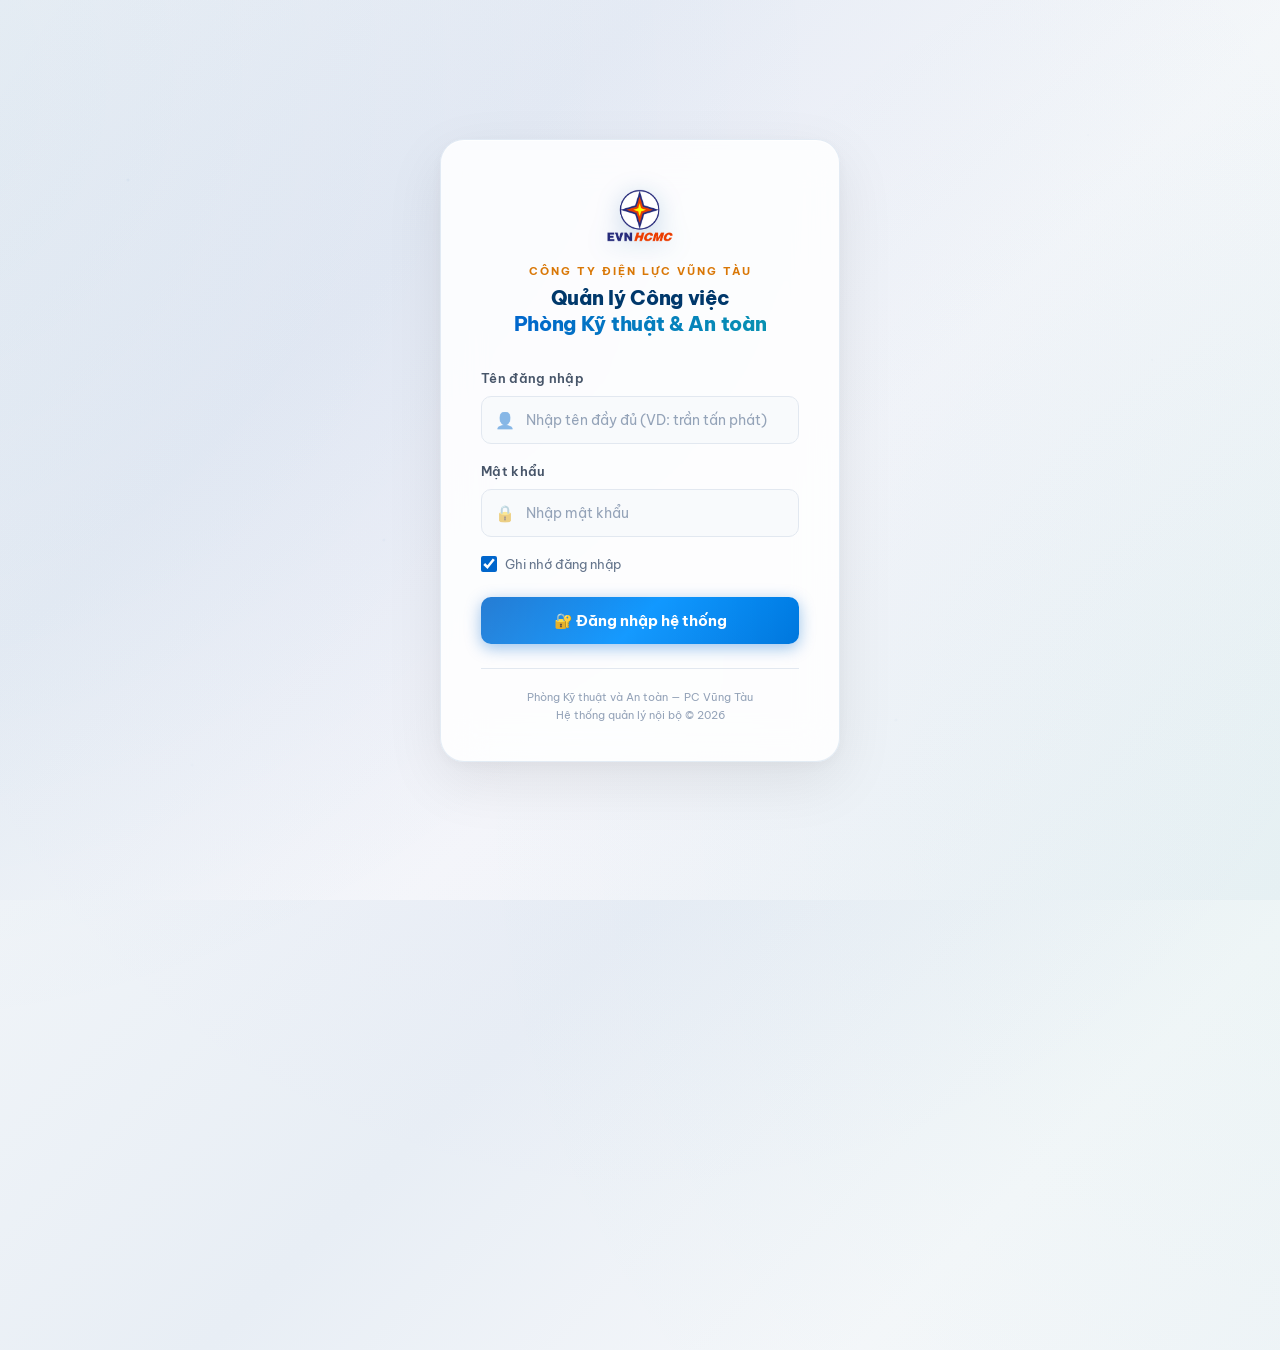
==== index.html @ 0de3c1a0 "Initial: Web quan ly cong viec Phong KTAT - PC Vung Tau" ====
<!DOCTYPE html>
<html lang="vi">
<head>
  <meta charset="UTF-8">
  <meta name="viewport" content="width=device-width, initial-scale=1.0">
  <title>Đăng nhập - Quản lý Công việc Phòng KTAT | PC Vũng Tàu</title>
  <meta name="description" content="Hệ thống quản lý và phân công công việc Phòng Kỹ thuật và An toàn - Công ty Điện lực Vũng Tàu (EVNHCMC)">

  <!-- Google Fonts -->
  <link rel="preconnect" href="https://fonts.googleapis.com">
  <link rel="preconnect" href="https://fonts.gstatic.com" crossorigin>
  <link href="https://fonts.googleapis.com/css2?family=Be+Vietnam+Pro:wght@400;500;600;700;800&display=swap" rel="stylesheet">

  <link rel="stylesheet" href="style.css">
</head>
<body class="login-page login-page-light">

  <div class="login-container">
    <div class="login-card">
      <!-- Brand -->
      <div class="login-brand">
        <img src="logo.png" alt="EVNHCMC" class="login-brand-logo-img">
        <div class="login-brand-subtitle">Công ty Điện lực Vũng Tàu</div>
        <h1 class="login-brand-title">
          Quản lý Công việc<br>
          <span>Phòng Kỹ thuật & An toàn</span>
        </h1>
      </div>


      <!-- Login Form -->
      <form id="loginForm" autocomplete="off">
        <div id="loginError" class="login-error">
          ⚠️ Tên đăng nhập hoặc mật khẩu không đúng!
        </div>

        <div class="login-form-group">
          <label class="login-label" for="loginUsername">Tên đăng nhập</label>
          <div class="login-input-wrap">
            <input type="text" id="loginUsername" class="login-input" placeholder="Nhập tên đầy đủ (VD: trần tấn phát)" required>
            <span class="login-input-icon">👤</span>
          </div>
        </div>

        <div class="login-form-group">
          <label class="login-label" for="loginPassword">Mật khẩu</label>
          <div class="login-input-wrap">
            <input type="password" id="loginPassword" class="login-input" placeholder="Nhập mật khẩu" required>
            <span class="login-input-icon">🔒</span>
          </div>
        </div>

        <label class="login-remember">
          <input type="checkbox" id="loginRemember" checked>
          <span>Ghi nhớ đăng nhập</span>
        </label>

        <button type="submit" class="login-btn" id="loginBtn">
          🔐 Đăng nhập hệ thống
        </button>
      </form>

      <!-- Footer -->
      <div class="login-footer">
        <p class="login-footer-text">
          Phòng Kỹ thuật và An toàn — PC Vũng Tàu<br>
          Hệ thống quản lý nội bộ © 2026
        </p>
      </div>
    </div>
  </div>

  <script src="app_data.js"></script>
  <script>
    (function() {
      'use strict';

      const SESSION_KEY = 'KTAT_USER_SESSION';

      // Check existing session
      const saved = sessionStorage.getItem(SESSION_KEY) || localStorage.getItem(SESSION_KEY);
      if (saved) {
        try {
          const session = JSON.parse(saved);
          if (session && session.empId) {
            window.location.href = 'dashboard.html';
            return;
          }
        } catch(e) {}
      }

      const form = document.getElementById('loginForm');
      const errorBox = document.getElementById('loginError');
      const usernameInput = document.getElementById('loginUsername');
      const passwordInput = document.getElementById('loginPassword');
      const rememberCheck = document.getElementById('loginRemember');

      form.addEventListener('submit', function(e) {
        e.preventDefault();
        errorBox.style.display = 'none';

        const username = usernameInput.value.trim().toLowerCase();
        const password = passwordInput.value.trim();

        if (!username || !password) {
          errorBox.textContent = '⚠️ Vui lòng nhập đầy đủ tên đăng nhập và mật khẩu!';
          errorBox.style.display = 'block';
          return;
        }

        const accounts = window.KTAT_AUTH_DATA ? window.KTAT_AUTH_DATA.accounts : [];
        // Check custom passwords first (from password changes)
        let customPasswords = {};
        try { customPasswords = JSON.parse(localStorage.getItem('KTAT_CUSTOM_PASSWORDS') || '{}'); } catch(e) {}

        // Find account by username
        const accountByName = accounts.find(a => a.username === username);
        if (!accountByName) {
          errorBox.textContent = '⚠️ Tên đăng nhập hoặc mật khẩu không đúng!';
          errorBox.style.display = 'block';
          usernameInput.focus();
          return;
        }

        // Check password: custom first, then default
        const validPassword = customPasswords[accountByName.empId] || accountByName.password;
        if (password !== validPassword) {
          errorBox.textContent = '⚠️ Tên đăng nhập hoặc mật khẩu không đúng!';
          errorBox.style.display = 'block';
          usernameInput.focus();
          return;
        }

        const account = accountByName;

        // Save session
        const session = {
          empId: account.empId,
          role: account.role,
          username: account.username,
          loginAt: new Date().toISOString()
        };

        sessionStorage.setItem(SESSION_KEY, JSON.stringify(session));
        if (rememberCheck.checked) {
          localStorage.setItem(SESSION_KEY, JSON.stringify(session));
        }

        // Navigate to dashboard
        window.location.href = 'dashboard.html';
      });
    })();
  </script>
</body>
</html>
---- style.css ----
/* ==========================================================================
   PHÒNG KỸ THUẬT VÀ AN TOÀN - PC VŨNG TÀU
   HỆ THỐNG QUẢN LÝ & PHÂN CÔNG CÔNG VIỆC - STYLESHEET
   ========================================================================== */

:root {
  --primary: #00529b;
  --primary-dark: #00386b;
  --primary-light: #e6f0fa;
  --accent: #0080ff;
  --success: #10b981;
  --success-bg: #ecfdf5;
  --warning: #f59e0b;
  --warning-bg: #fffbeb;
  --danger: #ef4444;
  --danger-bg: #fef2f2;
  --purple: #8b5cf6;
  --purple-bg: #f5f3ff;

  --bg-main: #f4f6f9;
  --bg-card: #ffffff;
  --border-color: #e2e8f0;
  --text-main: #1e293b;
  --text-muted: #64748b;
  --text-light: #94a3b8;

  --shadow-sm: 0 1px 2px 0 rgba(0, 0, 0, 0.05);
  --shadow-md: 0 4px 6px -1px rgba(0, 0, 0, 0.08), 0 2px 4px -1px rgba(0, 0, 0, 0.04);
  --shadow-lg: 0 10px 15px -3px rgba(0, 0, 0, 0.1), 0 4px 6px -2px rgba(0, 0, 0, 0.05);
  --shadow-hover: 0 12px 24px -4px rgba(0, 82, 155, 0.12), 0 4px 8px -2px rgba(0, 0, 0, 0.06);
  --shadow-xl: 0 20px 60px -15px rgba(0, 0, 0, 0.25);

  --radius-sm: 6px;
  --radius-md: 10px;
  --radius-lg: 16px;
  --radius-xl: 24px;
  --radius-full: 9999px;

  --transition: all 0.2s cubic-bezier(0.4, 0, 0.2, 1);
  --header-height: 114px;
}

* {
  box-sizing: border-box;
  margin: 0;
  padding: 0;
}

body {
  font-family: 'Be Vietnam Pro', -apple-system, BlinkMacSystemFont, "Segoe UI", Roboto, sans-serif;
  background-color: var(--bg-main);
  color: var(--text-main);
  line-height: 1.5;
  overflow-x: clip;
  min-height: 100vh;
}

/* ==========================================================================
   LOGIN PAGE
   ========================================================================== */
.login-page {
  min-height: 100vh;
  display: flex;
  align-items: center;
  justify-content: center;
  background: linear-gradient(135deg, #0a1628 0%, #0d2847 25%, #0e3a6e 50%, #0a2d5c 75%, #061a38 100%);
  position: relative;
  overflow: hidden;
}

.login-page::before {
  content: '';
  position: absolute;
  top: -50%;
  left: -50%;
  width: 200%;
  height: 200%;
  background:
    radial-gradient(circle at 20% 30%, rgba(0, 128, 255, 0.08) 0%, transparent 40%),
    radial-gradient(circle at 80% 70%, rgba(16, 185, 129, 0.06) 0%, transparent 40%),
    radial-gradient(circle at 50% 50%, rgba(139, 92, 246, 0.04) 0%, transparent 50%);
  animation: loginBgPulse 15s ease-in-out infinite;
}

@keyframes loginBgPulse {
  0%, 100% { transform: scale(1) rotate(0deg); }
  50% { transform: scale(1.05) rotate(2deg); }
}

/* Floating particles */
.login-page::after {
  content: '';
  position: absolute;
  inset: 0;
  background-image:
    radial-gradient(2px 2px at 10% 20%, rgba(255,255,255,0.15), transparent),
    radial-gradient(2px 2px at 30% 60%, rgba(255,255,255,0.1), transparent),
    radial-gradient(1px 1px at 50% 30%, rgba(255,255,255,0.12), transparent),
    radial-gradient(2px 2px at 70% 80%, rgba(255,255,255,0.08), transparent),
    radial-gradient(1px 1px at 90% 40%, rgba(255,255,255,0.15), transparent),
    radial-gradient(2px 2px at 15% 85%, rgba(255,255,255,0.06), transparent),
    radial-gradient(1px 1px at 85% 15%, rgba(255,255,255,0.1), transparent);
  animation: loginStars 20s linear infinite;
}

@keyframes loginStars {
  0% { transform: translateY(0); }
  100% { transform: translateY(-20px); }
}

.login-container {
  position: relative;
  z-index: 10;
  width: 100%;
  max-width: 440px;
  padding: 20px;
}

.login-card {
  background: rgba(255, 255, 255, 0.06);
  backdrop-filter: blur(24px);
  -webkit-backdrop-filter: blur(24px);
  border: 1px solid rgba(255, 255, 255, 0.12);
  border-radius: var(--radius-xl);
  padding: 44px 40px 36px;
  box-shadow: 0 32px 64px rgba(0, 0, 0, 0.4), inset 0 1px 0 rgba(255,255,255,0.1);
  animation: loginCardIn 0.6s cubic-bezier(0.16, 1, 0.3, 1) both;
}

@keyframes loginCardIn {
  from { opacity: 0; transform: translateY(30px) scale(0.96); }
  to { opacity: 1; transform: translateY(0) scale(1); }
}

.login-brand {
  text-align: center;
  margin-bottom: 32px;
}

.login-brand-logo {
  width: 72px;
  height: 72px;
  margin: 0 auto 16px;
  background: linear-gradient(135deg, #0066cc, #0091ff);
  border-radius: 20px;
  display: flex;
  align-items: center;
  justify-content: center;
  font-size: 32px;
  box-shadow: 0 8px 24px rgba(0, 102, 204, 0.35);
  animation: loginLogoPulse 3s ease-in-out infinite;
}

@keyframes loginLogoPulse {
  0%, 100% { box-shadow: 0 8px 24px rgba(0, 102, 204, 0.35); }
  50% { box-shadow: 0 12px 36px rgba(0, 102, 204, 0.5); }
}

.login-brand-subtitle {
  font-size: 11px;
  font-weight: 700;
  color: rgba(255, 255, 255, 0.5);
  letter-spacing: 2px;
  text-transform: uppercase;
  margin-bottom: 6px;
}

.login-brand-title {
  font-size: 20px;
  font-weight: 800;
  color: #ffffff;
  letter-spacing: -0.3px;
  line-height: 1.3;
}

.login-brand-title span {
  background: linear-gradient(90deg, #60a5fa, #34d399);
  -webkit-background-clip: text;
  -webkit-text-fill-color: transparent;
  background-clip: text;
}

.login-form-group {
  margin-bottom: 18px;
}

.login-label {
  display: block;
  font-size: 12.5px;
  font-weight: 600;
  color: rgba(255, 255, 255, 0.7);
  margin-bottom: 8px;
  letter-spacing: 0.3px;
}

.login-input-wrap {
  position: relative;
}

.login-input-icon {
  position: absolute;
  left: 14px;
  top: 50%;
  transform: translateY(-50%);
  font-size: 16px;
  opacity: 0.5;
  pointer-events: none;
  transition: var(--transition);
}

.login-input {
  width: 100%;
  padding: 14px 16px 14px 44px;
  font-size: 14px;
  font-family: inherit;
  background: rgba(255, 255, 255, 0.07);
  border: 1.5px solid rgba(255, 255, 255, 0.12);
  border-radius: var(--radius-md);
  color: #ffffff;
  outline: none;
  transition: var(--transition);
}

.login-input::placeholder {
  color: rgba(255, 255, 255, 0.3);
}

.login-input:focus {
  background: rgba(255, 255, 255, 0.1);
  border-color: rgba(96, 165, 250, 0.6);
  box-shadow: 0 0 0 4px rgba(96, 165, 250, 0.15);
}

.login-input:focus + .login-input-icon,
.login-input:focus ~ .login-input-icon {
  opacity: 1;
}

.login-remember {
  display: flex;
  align-items: center;
  gap: 8px;
  margin-bottom: 24px;
  cursor: pointer;
}

.login-remember input[type="checkbox"] {
  accent-color: #60a5fa;
  width: 16px;
  height: 16px;
}

.login-remember span {
  font-size: 12.5px;
  color: rgba(255, 255, 255, 0.6);
}

.login-btn {
  width: 100%;
  padding: 14px 20px;
  font-size: 15px;
  font-weight: 700;
  font-family: inherit;
  color: #ffffff;
  background: linear-gradient(135deg, #0066cc 0%, #0091ff 50%, #0077dd 100%);
  border: none;
  border-radius: var(--radius-md);
  cursor: pointer;
  transition: all 0.3s cubic-bezier(0.4, 0, 0.2, 1);
  box-shadow: 0 4px 16px rgba(0, 102, 204, 0.4);
  position: relative;
  overflow: hidden;
}

.login-btn::before {
  content: '';
  position: absolute;
  top: 0;
  left: -100%;
  width: 200%;
  height: 100%;
  background: linear-gradient(90deg, transparent, rgba(255,255,255,0.15), transparent);
  transition: transform 0.5s;
}

.login-btn:hover {
  transform: translateY(-2px);
  box-shadow: 0 8px 24px rgba(0, 102, 204, 0.5);
}

.login-btn:hover::before {
  transform: translateX(50%);
}

.login-btn:active {
  transform: translateY(0);
}

.login-error {
  background: rgba(239, 68, 68, 0.15);
  border: 1px solid rgba(239, 68, 68, 0.3);
  color: #fca5a5;
  padding: 10px 14px;
  border-radius: var(--radius-sm);
  font-size: 13px;
  margin-bottom: 16px;
  display: none;
  animation: shakeX 0.4s ease;
}

@keyframes shakeX {
  0%, 100% { transform: translateX(0); }
  20%, 60% { transform: translateX(-6px); }
  40%, 80% { transform: translateX(6px); }
}

.login-footer {
  text-align: center;
  margin-top: 24px;
  padding-top: 20px;
  border-top: 1px solid rgba(255, 255, 255, 0.08);
}

.login-footer-text {
  font-size: 11px;
  color: rgba(255, 255, 255, 0.35);
  line-height: 1.6;
}

/* Logo image */
.login-brand-logo-img {
  width: 80px;
  height: auto;
  margin: 0 auto 16px;
  display: block;
  filter: drop-shadow(0 4px 12px rgba(0, 82, 155, 0.2));
}

/* ==========================================================================
   LOGIN PAGE - LIGHT THEME
   ========================================================================== */
.login-page-light {
  background: linear-gradient(135deg, #f0f4f8 0%, #e8eef5 30%, #f5f7fa 60%, #edf2f7 100%);
}

.login-page-light::before {
  background:
    radial-gradient(circle at 20% 30%, rgba(0, 82, 155, 0.06) 0%, transparent 40%),
    radial-gradient(circle at 80% 70%, rgba(16, 185, 129, 0.04) 0%, transparent 40%),
    radial-gradient(circle at 50% 50%, rgba(139, 92, 246, 0.03) 0%, transparent 50%);
}

.login-page-light::after {
  background-image:
    radial-gradient(2px 2px at 10% 20%, rgba(0,82,155,0.06), transparent),
    radial-gradient(2px 2px at 30% 60%, rgba(0,82,155,0.04), transparent),
    radial-gradient(1px 1px at 50% 30%, rgba(0,82,155,0.05), transparent),
    radial-gradient(2px 2px at 70% 80%, rgba(0,82,155,0.03), transparent),
    radial-gradient(1px 1px at 90% 40%, rgba(0,82,155,0.06), transparent),
    radial-gradient(2px 2px at 15% 85%, rgba(0,82,155,0.02), transparent),
    radial-gradient(1px 1px at 85% 15%, rgba(0,82,155,0.04), transparent);
}

.login-page-light .login-card {
  background: rgba(255, 255, 255, 0.85);
  backdrop-filter: blur(20px);
  -webkit-backdrop-filter: blur(20px);
  border: 1px solid rgba(0, 82, 155, 0.1);
  box-shadow: 0 20px 60px rgba(0, 0, 0, 0.08), 0 4px 16px rgba(0, 0, 0, 0.04), inset 0 1px 0 rgba(255, 255, 255, 0.8);
}

.login-page-light .login-brand-subtitle {
  color: #d97706;
}

.login-page-light .login-brand-title {
  color: #00386b;
}

.login-page-light .login-brand-title span {
  background: linear-gradient(90deg, #0066cc, #0891b2);
  -webkit-background-clip: text;
  -webkit-text-fill-color: transparent;
  background-clip: text;
}

.login-page-light .login-label {
  color: #475569;
}

.login-page-light .login-input {
  background: #f8fafc;
  border-color: #e2e8f0;
  color: #1e293b;
}

.login-page-light .login-input::placeholder {
  color: #94a3b8;
}

.login-page-light .login-input:focus {
  background: #ffffff;
  border-color: #0066cc;
  box-shadow: 0 0 0 4px rgba(0, 102, 204, 0.12);
}

.login-page-light .login-remember span {
  color: #64748b;
}

.login-page-light .login-remember input[type="checkbox"] {
  accent-color: #0066cc;
}

.login-page-light .login-error {
  background: #fef2f2;
  border-color: #fecaca;
  color: #b91c1c;
}

.login-page-light .login-footer {
  border-top-color: #e2e8f0;
}

.login-page-light .login-footer-text {
  color: #94a3b8;
}

/* ==========================================================================
   APP HEADER
   ========================================================================== */
.app-header {
  background: #ffffff;
  border-bottom: 1px solid var(--border-color);
  position: sticky;
  top: 0;
  z-index: 100;
  box-shadow: var(--shadow-sm);
}

.header-top {
  display: flex;
  align-items: center;
  justify-content: space-between;
  padding: 10px 24px;
  gap: 16px;
}

.brand-section {
  display: flex;
  align-items: center;
  gap: 14px;
}

.brand-logo {
  height: 48px;
  width: auto;
  object-fit: contain;
  border-radius: var(--radius-sm);
}

.brand-titles {
  display: flex;
  flex-direction: column;
}

.brand-subtitle {
  font-size: 11px;
  font-weight: 700;
  color: #d97706;
  letter-spacing: 0.8px;
  text-transform: uppercase;
}

.brand-main-title {
  font-size: 17px;
  font-weight: 800;
  color: var(--primary-dark);
  letter-spacing: -0.2px;
  display: flex;
  align-items: center;
  gap: 8px;
}

.brand-badge {
  background: #eff6ff;
  color: var(--primary);
  font-size: 11px;
  font-weight: 600;
  padding: 2px 8px;
  border-radius: var(--radius-full);
  border: 1px solid #bfdbfe;
}

.user-menu {
  display: flex;
  align-items: center;
  gap: 10px;
  padding: 6px 12px;
  background: #f8fafc;
  border-radius: var(--radius-md);
  border: 1px solid var(--border-color);
}

.user-avatar-small {
  width: 32px;
  height: 32px;
  border-radius: 50%;
  object-fit: cover;
  border: 2px solid white;
  box-shadow: 0 1px 3px rgba(0,0,0,0.1);
}

.user-avatar-fallback-small {
  width: 32px;
  height: 32px;
  border-radius: 50%;
  display: flex;
  align-items: center;
  justify-content: center;
  font-weight: 700;
  font-size: 12px;
  color: white;
  background: linear-gradient(135deg, #0284c7, #0369a1);
  border: 2px solid white;
}

.user-info-small {
  display: flex;
  flex-direction: column;
}

.user-name-small {
  font-size: 12.5px;
  font-weight: 700;
  color: var(--text-main);
}

.user-role-small {
  font-size: 10.5px;
  color: var(--text-muted);
}

.logout-btn {
  padding: 6px 12px;
  font-size: 12px;
  font-weight: 600;
  font-family: inherit;
  color: #ef4444;
  background: #fef2f2;
  border: 1px solid #fecaca;
  border-radius: var(--radius-sm);
  cursor: pointer;
  transition: var(--transition);
  white-space: nowrap;
}

.logout-btn:hover {
  background: #fee2e2;
  color: #dc2626;
}

/* Header Controls & Actions */
.header-actions-row {
  display: flex;
  align-items: center;
  padding: 6px 24px 8px;
  border-top: 1px solid #f1f5f9;
}

.header-actions {
  display: flex;
  align-items: center;
  gap: 10px;
  flex-wrap: wrap;
}

.btn-sm {
  padding: 4px 8px !important;
  font-size: 12px !important;
  min-width: auto !important;
}

.search-box {
  position: relative;
  width: 240px;
}

.search-box input {
  width: 100%;
  padding: 8px 12px 8px 34px;
  font-size: 13px;
  border: 1px solid var(--border-color);
  border-radius: var(--radius-md);
  background: #f8fafc;
  outline: none;
  transition: var(--transition);
  font-family: inherit;
}

.search-box input:focus {
  border-color: var(--accent);
  background: #fff;
  box-shadow: 0 0 0 3px rgba(0, 128, 255, 0.15);
}

.search-icon {
  position: absolute;
  left: 11px;
  top: 50%;
  transform: translateY(-50%);
  color: var(--text-light);
  font-size: 13px;
  pointer-events: none;
}

.search-clear {
  position: absolute;
  right: 10px;
  top: 50%;
  transform: translateY(-50%);
  color: var(--text-light);
  font-size: 14px;
  cursor: pointer;
  display: none;
}

/* Buttons */
.btn {
  display: inline-flex;
  align-items: center;
  justify-content: center;
  gap: 7px;
  padding: 8px 14px;
  font-size: 13px;
  font-weight: 600;
  font-family: inherit;
  border-radius: var(--radius-md);
  border: 1px solid transparent;
  cursor: pointer;
  transition: var(--transition);
  white-space: nowrap;
  user-select: none;
}

.btn-primary {
  background: linear-gradient(135deg, #0066cc, #004b87);
  color: white;
  box-shadow: 0 2px 4px rgba(0, 75, 135, 0.25);
}

.btn-primary:hover {
  background: linear-gradient(135deg, #0077ee, #005a9e);
  box-shadow: 0 4px 8px rgba(0, 75, 135, 0.35);
  transform: translateY(-1px);
}

.btn-success {
  background: #10b981;
  color: white;
}

.btn-success:hover {
  background: #059669;
  transform: translateY(-1px);
}

.btn-outline {
  background: white;
  color: var(--text-main);
  border-color: var(--border-color);
}

.btn-outline:hover {
  background: #f1f5f9;
  border-color: #cbd5e1;
}

.btn-icon {
  padding: 8px;
  border-radius: var(--radius-md);
  background: white;
  border: 1px solid var(--border-color);
  color: var(--text-muted);
}

.btn-icon:hover {
  background: #f1f5f9;
  color: var(--text-main);
}

.btn-sync {
  display: inline-flex;
  align-items: center;
  gap: 7px;
  padding: 7px 12px;
  font-size: 12px;
  font-weight: 600;
  font-family: inherit;
  background: #f8fafc;
  border: 1px solid var(--border-color);
  border-radius: var(--radius-md);
  cursor: pointer;
  transition: var(--transition);
  color: var(--text-muted);
}

.btn-sync:hover {
  background: #f1f5f9;
  border-color: #cbd5e1;
}

/* Sync status dots */
.sync-status-dot {
  width: 8px;
  height: 8px;
  border-radius: 50%;
  flex-shrink: 0;
}

.dot-synced {
  background: #10b981;
  box-shadow: 0 0 6px rgba(16, 185, 129, 0.5);
}

.dot-syncing {
  background: #f59e0b;
  animation: dotPulse 1s infinite;
}

.dot-local {
  background: #64748b;
}

.dot-error {
  background: #ef4444;
}

@keyframes dotPulse {
  0%, 100% { opacity: 1; }
  50% { opacity: 0.4; }
}

/* Header Navigation Bar */
.header-nav {
  display: flex;
  align-items: center;
  justify-content: space-between;
  padding: 0 24px;
  border-top: 1px solid #f1f5f9;
  background: #ffffff;
}

.view-tabs {
  display: flex;
  gap: 4px;
}

.tab-btn {
  display: inline-flex;
  align-items: center;
  gap: 8px;
  padding: 12px 18px;
  font-size: 14px;
  font-weight: 600;
  font-family: inherit;
  color: var(--text-muted);
  border: none;
  background: none;
  border-bottom: 3px solid transparent;
  cursor: pointer;
  transition: var(--transition);
}

.tab-btn:hover {
  color: var(--primary);
  background: #f8fafc;
}

.tab-btn.active {
  color: var(--primary);
  border-bottom-color: var(--primary);
  background: rgba(0, 82, 155, 0.04);
}

.quick-stats {
  display: flex;
  align-items: center;
  gap: 16px;
  font-size: 12px;
  color: var(--text-muted);
}

.stat-pill {
  display: flex;
  align-items: center;
  gap: 6px;
  font-weight: 500;
}

.stat-dot {
  width: 8px;
  height: 8px;
  border-radius: 50%;
}

/* ==========================================================================
   MAIN LAYOUT & APP WRAPPER
   ========================================================================== */
.app-container {
  display: flex;
  min-height: calc(100vh - var(--header-height, 114px));
  position: relative;
  align-items: flex-start;
}

.main-content {
  flex: 1;
  padding: 20px 24px;
  min-width: 0;
  transition: margin-right 0.3s ease;
}

/* ==========================================================================
   DANH SÁCH CHỜ (SIDEBAR)
   ========================================================================== */
.staging-sidebar {
  width: 320px;
  background: #ffffff;
  border-left: 1px solid var(--border-color);
  display: flex;
  flex-direction: column;
  transition: width 0.25s ease, box-shadow 0.2s ease;
  flex-shrink: 0;
  box-shadow: -2px 0 8px rgba(0,0,0,0.03);
  position: -webkit-sticky;
  position: sticky;
  top: var(--header-height, 114px);
  height: calc(100vh - var(--header-height, 114px));
  max-height: calc(100vh - var(--header-height, 114px));
  align-self: flex-start;
  z-index: 40;
}

.staging-sidebar.collapsed {
  width: 0;
  overflow: hidden;
  border-left: none;
  box-shadow: none;
}

.staging-header {
  padding: 16px 18px;
  border-bottom: 1px solid var(--border-color);
  display: flex;
  align-items: center;
  justify-content: space-between;
  background: #f8fafc;
  flex-shrink: 0;
}

.staging-title-wrap {
  display: flex;
  align-items: center;
  gap: 8px;
}

.staging-title {
  font-size: 13px;
  font-weight: 800;
  letter-spacing: 0.5px;
  text-transform: uppercase;
  color: var(--text-main);
}

.staging-counter {
  background: #e2e8f0;
  color: var(--text-main);
  font-size: 11px;
  font-weight: 700;
  padding: 2px 7px;
  border-radius: var(--radius-full);
}

.staging-body {
  padding: 16px;
  flex: 1;
  overflow-y: auto;
  display: flex;
  flex-direction: column;
  gap: 12px;
}

.staging-dropzone {
  min-height: 280px;
  border: 2px dashed #cbd5e1;
  border-radius: var(--radius-md);
  padding: 14px;
  display: flex;
  flex-direction: column;
  gap: 10px;
  transition: var(--transition);
  background: #fbfcfe;
}

.staging-dropzone.drag-over {
  border-color: var(--accent);
  background: #eff6ff;
}

.staging-placeholder {
  margin: auto;
  text-align: center;
  padding: 20px 10px;
  color: var(--text-light);
  font-size: 12px;
  line-height: 1.6;
}

.staging-placeholder-icon {
  font-size: 32px;
  margin-bottom: 8px;
  color: #cbd5e1;
}

/* ==========================================================================
   STAFF VIEW (KANBAN BY EMPLOYEE)
   ========================================================================== */
.staff-view-container {
  display: flex;
  flex-direction: column;
  gap: 28px;
}

.team-group-section {
  display: flex;
  flex-direction: column;
  gap: 14px;
}

.team-group-header {
  display: flex;
  align-items: center;
  justify-content: space-between;
  padding: 10px 16px;
  background: white;
  border-radius: var(--radius-md);
  border: 1px solid var(--border-color);
  box-shadow: var(--shadow-sm);
}

.team-title-wrap {
  display: flex;
  align-items: center;
  gap: 10px;
}

.team-icon {
  width: 32px;
  height: 32px;
  border-radius: 8px;
  display: flex;
  align-items: center;
  justify-content: center;
  font-size: 16px;
}

.team-bld .team-icon { background: #eff6ff; color: #1d4ed8; }
.team-tkt .team-icon { background: #ecfdf5; color: #047857; }
.team-tcntt .team-icon { background: #fff7ed; color: #c2410c; }

.team-name {
  font-size: 15px;
  font-weight: 700;
  color: var(--text-main);
}

.team-stats-badge {
  font-size: 12px;
  color: var(--text-muted);
  background: #f1f5f9;
  padding: 3px 10px;
  border-radius: var(--radius-full);
  font-weight: 500;
}

/* Staff Grid / Columns */
.staff-columns-grid {
  display: grid;
  grid-template-columns: repeat(auto-fill, minmax(295px, 1fr));
  gap: 16px;
  align-items: start;
}

/* Employee Column Card */
.employee-column {
  background: #ffffff;
  border-radius: var(--radius-md);
  border: 1px solid var(--border-color);
  box-shadow: var(--shadow-sm);
  display: flex;
  flex-direction: column;
  min-height: 220px;
  transition: var(--transition);
}

.employee-column:hover {
  border-color: #cbd5e1;
  box-shadow: var(--shadow-md);
}

.employee-header {
  padding: 12px 14px;
  border-bottom: 1px solid #f1f5f9;
  display: flex;
  align-items: center;
  gap: 12px;
  background: #fafafa;
  border-top-left-radius: var(--radius-md);
  border-top-right-radius: var(--radius-md);
}

/* Avatar Styling */
.employee-avatar-wrap {
  position: relative;
  width: 44px;
  height: 44px;
  flex-shrink: 0;
}

.employee-avatar-img {
  width: 100%;
  height: 100%;
  border-radius: 50%;
  object-fit: cover;
  border: 2px solid white;
  box-shadow: 0 2px 4px rgba(0,0,0,0.1);
}

.employee-avatar-fallback {
  width: 100%;
  height: 100%;
  border-radius: 50%;
  display: flex;
  align-items: center;
  justify-content: center;
  font-weight: 700;
  font-size: 15px;
  color: white;
  background: linear-gradient(135deg, #0284c7, #0369a1);
  box-shadow: 0 2px 4px rgba(0,0,0,0.1);
  border: 2px solid white;
}

.employee-info {
  flex: 1;
  min-width: 0;
  display: flex;
  flex-direction: column;
  gap: 1px;
}

.employee-name {
  font-size: 13.5px;
  font-weight: 700;
  color: var(--text-main);
  white-space: nowrap;
  overflow: hidden;
  text-overflow: ellipsis;
}

.employee-role {
  font-size: 11px;
  color: var(--text-muted);
  white-space: nowrap;
  overflow: hidden;
  text-overflow: ellipsis;
}

.employee-task-count {
  background: #f1f5f9;
  color: var(--text-main);
  font-size: 11px;
  font-weight: 700;
  padding: 2px 8px;
  border-radius: var(--radius-full);
  border: 1px solid #e2e8f0;
}

/* Dropzone inside employee card */
.employee-tasks-dropzone {
  padding: 10px;
  min-height: 120px;
  flex: 1;
  display: flex;
  flex-direction: column;
  gap: 8px;
  transition: var(--transition);
}

.employee-tasks-dropzone.drag-over {
  background: #eff6ff;
  outline: 2px dashed var(--accent);
  outline-offset: -4px;
}

.empty-task-placeholder {
  text-align: center;
  padding: 24px 10px;
  color: var(--text-light);
  font-size: 12px;
  border: 1px dashed #e2e8f0;
  border-radius: var(--radius-sm);
  background: #fafbfc;
  margin: auto 0;
}

/* ==========================================================================
   TASK CARDS
   ========================================================================== */
.task-card {
  background: #ffffff;
  border: 1px solid #e2e8f0;
  border-radius: var(--radius-md);
  padding: 12px 14px;
  box-shadow: 0 1px 3px rgba(0,0,0,0.05);
  cursor: grab;
  transition: var(--transition);
  position: relative;
  display: flex;
  flex-direction: column;
  gap: 8px;
  user-select: none;
}

.task-card.no-drag {
  cursor: default;
}

.task-card:hover {
  box-shadow: var(--shadow-md);
  border-color: #cbd5e1;
  transform: translateY(-1px);
}

.task-card:active {
  cursor: grabbing;
}

.task-card.dragging {
  opacity: 0.4;
  transform: scale(0.98);
}

.task-title {
  font-size: 13px;
  font-weight: 700;
  color: var(--text-main);
  line-height: 1.45;
}

.task-sub-assigned-box {
  background: #f0fdf4;
  border: 1px solid #bbf7d0;
  border-radius: var(--radius-sm);
  padding: 6px 9px;
  font-size: 11.5px;
  color: #166534;
  line-height: 1.4;
}

.task-sub-assigned-box strong {
  color: #15803d;
}

/* Detail toggle button & Expandable container */
.task-detail-toggle-btn {
  display: inline-flex;
  align-items: center;
  gap: 5px;
  font-size: 11.5px;
  font-weight: 600;
  color: #0284c7;
  cursor: pointer;
  padding: 3px 8px;
  border-radius: 4px;
  background: #f0f9ff;
  border: 1px solid #e0f2fe;
  width: fit-content;
  transition: var(--transition);
  font-family: inherit;
}

.task-detail-toggle-btn:hover {
  background: #e0f2fe;
  color: #0369a1;
}

.task-detail-toggle-btn .toggle-arrow {
  font-size: 10px;
  transition: transform 0.2s ease;
}

.task-detail-expandable {
  background: #f8fafc;
  border: 1px solid #e2e8f0;
  border-radius: var(--radius-sm);
  padding: 9px 11px;
  font-size: 11.5px;
  color: #334155;
  line-height: 1.5;
  white-space: pre-line;
}

.task-card-footer {
  display: flex;
  align-items: center;
  justify-content: space-between;
  padding-top: 8px;
  border-top: 1px solid #f1f5f9;
  gap: 6px;
  font-size: 11px;
}

.task-deadline {
  display: inline-flex;
  align-items: center;
  gap: 4px;
  color: #b91c1c;
  font-weight: 600;
  background: #fef2f2;
  padding: 2px 7px;
  border-radius: 4px;
  border: 1px solid #fee2e2;
  font-size: 11px;
}

.task-follower {
  color: var(--text-muted);
  font-size: 11px;
  display: inline-flex;
  align-items: center;
  gap: 4px;
}

.task-status-chip {
  display: inline-flex;
  align-items: center;
  gap: 4px;
  padding: 2px 8px;
  border-radius: var(--radius-full);
  font-size: 10.5px;
  font-weight: 600;
}

.task-status-completed {
  background: #ecfdf5;
  color: #047857;
}

.task-status-inprogress {
  background: #eff6ff;
  color: #1d4ed8;
}

/* Assignees chips */
.task-assignees-list {
  display: flex;
  flex-wrap: wrap;
  gap: 5px;
}

.assignee-chip {
  display: inline-flex;
  align-items: center;
  gap: 5px;
  padding: 2px 8px;
  background: #f1f5f9;
  border: 1px solid #e2e8f0;
  border-radius: var(--radius-full);
  font-size: 11px;
  font-weight: 500;
}

.assignee-chip-mini-photo {
  width: 18px;
  height: 18px;
  border-radius: 50%;
  object-fit: cover;
}

.assignee-chip-mini-avatar {
  width: 18px;
  height: 18px;
  border-radius: 50%;
  background: linear-gradient(135deg, #0284c7, #0369a1);
  color: white;
  font-size: 8px;
  font-weight: 700;
  display: inline-flex;
  align-items: center;
  justify-content: center;
}

.assignee-chip-name {
  font-size: 11px;
  font-weight: 600;
  color: var(--text-main);
}

/* ==========================================================================
   CATEGORY VIEW (KANBAN BY CATEGORY)
   ========================================================================== */
.category-view-grid {
  display: grid;
  grid-template-columns: repeat(auto-fill, minmax(360px, 1fr));
  gap: 20px;
  align-items: start;
}

.category-card {
  background: #ffffff;
  border-radius: var(--radius-md);
  border: 1px solid var(--border-color);
  box-shadow: var(--shadow-sm);
  display: flex;
  flex-direction: column;
  min-height: 320px;
  transition: var(--transition);
}

.category-card:hover {
  box-shadow: var(--shadow-md);
}

.category-header {
  padding: 12px 16px;
  display: flex;
  align-items: center;
  justify-content: space-between;
  border-bottom: 1px solid var(--border-color);
  border-top-left-radius: var(--radius-md);
  border-top-right-radius: var(--radius-md);
}

.category-header-title {
  display: flex;
  align-items: center;
  gap: 8px;
  font-size: 14px;
  font-weight: 700;
}

.category-badge-count {
  font-size: 12px;
  font-weight: 600;
  padding: 2px 8px;
  border-radius: var(--radius-full);
  background: rgba(255,255,255,0.6);
}

.category-tasks-dropzone {
  padding: 12px;
  flex: 1;
  display: flex;
  flex-direction: column;
  gap: 10px;
  min-height: 200px;
  transition: var(--transition);
}

.category-tasks-dropzone.drag-over {
  background: #eff6ff;
  outline: 2px dashed var(--accent);
  outline-offset: -4px;
}

/* ==========================================================================
   DASHBOARD VIEW
   ========================================================================== */
.dashboard-container {
  display: flex;
  flex-direction: column;
  gap: 24px;
}

.dashboard-kpi-row {
  display: grid;
  grid-template-columns: repeat(auto-fit, minmax(200px, 1fr));
  gap: 16px;
}

.kpi-card {
  background: #ffffff;
  border-radius: var(--radius-md);
  border: 1px solid var(--border-color);
  padding: 18px 20px;
  display: flex;
  align-items: center;
  justify-content: space-between;
  box-shadow: var(--shadow-sm);
  transition: var(--transition);
}

.kpi-card:hover {
  box-shadow: var(--shadow-md);
  transform: translateY(-2px);
}

.kpi-info {
  display: flex;
  flex-direction: column;
  gap: 2px;
}

.kpi-label {
  font-size: 12px;
  color: var(--text-muted);
  font-weight: 500;
}

.kpi-value {
  font-size: 28px;
  font-weight: 800;
  color: var(--text-main);
  line-height: 1.2;
}

.kpi-subtext {
  font-size: 11px;
  color: var(--text-light);
}

.kpi-icon-wrap {
  font-size: 32px;
  opacity: 0.6;
}

.kpi-blue { border-left: 4px solid #3b82f6; }
.kpi-amber { border-left: 4px solid #f59e0b; }
.kpi-green { border-left: 4px solid #10b981; }
.kpi-purple { border-left: 4px solid #8b5cf6; }

.dashboard-grid-2col {
  display: grid;
  grid-template-columns: 1fr 1fr;
  gap: 20px;
  align-items: start;
}

.dashboard-panel {
  background: #ffffff;
  border-radius: var(--radius-md);
  border: 1px solid var(--border-color);
  box-shadow: var(--shadow-sm);
  overflow: hidden;
}

.panel-header {
  padding: 16px 20px;
  border-bottom: 1px solid var(--border-color);
  display: flex;
  align-items: center;
  justify-content: space-between;
  background: #fafafa;
}

.panel-title {
  font-size: 14px;
  font-weight: 700;
  color: var(--text-main);
}

/* Workload bars */
.workload-chart-list {
  padding: 12px 16px;
  display: flex;
  flex-direction: column;
  gap: 10px;
}

.workload-bar-item {
  display: flex;
  align-items: center;
  gap: 10px;
  padding: 6px 0;
}

.workload-avatar-wrap {
  width: 32px;
  height: 32px;
  flex-shrink: 0;
}

.workload-avatar-img {
  width: 100%;
  height: 100%;
  border-radius: 50%;
  object-fit: cover;
}

.workload-avatar-fallback {
  width: 100%;
  height: 100%;
  border-radius: 50%;
  display: flex;
  align-items: center;
  justify-content: center;
  font-weight: 700;
  font-size: 11px;
  color: white;
  background: linear-gradient(135deg, #0284c7, #0369a1);
}

.workload-staff-info {
  min-width: 100px;
  max-width: 130px;
}

.workload-staff-name {
  font-size: 12px;
  font-weight: 700;
  color: var(--text-main);
  display: block;
  white-space: nowrap;
  overflow: hidden;
  text-overflow: ellipsis;
}

.workload-sub-row {
  display: flex;
  align-items: center;
  gap: 4px;
}

.workload-role-text {
  font-size: 10.5px;
  color: var(--text-muted);
  white-space: nowrap;
  overflow: hidden;
  text-overflow: ellipsis;
}

.workload-track {
  flex: 1;
  height: 20px;
  background: #f1f5f9;
  border-radius: var(--radius-full);
  overflow: hidden;
}

.workload-fill {
  height: 100%;
  background: linear-gradient(90deg, #3b82f6, #06b6d4);
  border-radius: var(--radius-full);
  display: flex;
  align-items: center;
  justify-content: center;
  font-size: 10px;
  font-weight: 700;
  color: white;
  min-width: 24px;
  transition: width 0.5s ease;
}

.workload-count {
  font-size: 11px;
  font-weight: 600;
  color: var(--text-muted);
  min-width: 48px;
  text-align: right;
}

/* Category stats */
.category-stat-list {
  padding: 12px 16px;
  display: flex;
  flex-direction: column;
  gap: 6px;
}

.category-stat-item {
  display: flex;
  align-items: center;
  justify-content: space-between;
  padding: 8px 12px;
  border-left: 3px solid #e2e8f0;
  border-radius: 0 var(--radius-sm) var(--radius-sm) 0;
  background: #fafafa;
  transition: var(--transition);
}

.category-stat-item:hover {
  background: #f1f5f9;
}

.category-stat-name {
  font-size: 12.5px;
  font-weight: 600;
  color: var(--text-main);
}

.category-stat-count {
  font-size: 12px;
  font-weight: 700;
  color: var(--text-muted);
}

/* ==========================================================================
   EMPLOYEE PERSONAL VIEW
   ========================================================================== */
.employee-personal-container {
  display: flex;
  flex-direction: column;
  gap: 24px;
  max-width: 960px;
  margin: 0 auto;
}

.personal-welcome-card {
  background: linear-gradient(135deg, #0066cc 0%, #0091ff 50%, #0077dd 100%);
  border-radius: var(--radius-lg);
  padding: 28px 32px;
  color: white;
  display: flex;
  align-items: center;
  gap: 20px;
  box-shadow: 0 8px 24px rgba(0, 102, 204, 0.25);
}

.personal-welcome-avatar {
  width: 64px;
  height: 64px;
  border-radius: 50%;
  border: 3px solid rgba(255,255,255,0.3);
  object-fit: cover;
}

.personal-welcome-avatar-fallback {
  width: 64px;
  height: 64px;
  border-radius: 50%;
  display: flex;
  align-items: center;
  justify-content: center;
  font-size: 22px;
  font-weight: 800;
  color: #0066cc;
  background: white;
  border: 3px solid rgba(255,255,255,0.3);
}

.personal-welcome-info h2 {
  font-size: 20px;
  font-weight: 800;
  margin-bottom: 4px;
}

.personal-welcome-info p {
  font-size: 13px;
  opacity: 0.85;
}

.personal-stats-row {
  display: flex;
  gap: 12px;
  margin-top: 12px;
}

.personal-stat-item {
  background: rgba(255,255,255,0.15);
  border-radius: var(--radius-sm);
  padding: 6px 14px;
  font-size: 12px;
  font-weight: 600;
}

.personal-stat-item strong {
  font-size: 16px;
  display: block;
  margin-bottom: 2px;
}

/* Self-input task form */
.self-input-section {
  background: #ffffff;
  border-radius: var(--radius-md);
  border: 1px solid var(--border-color);
  box-shadow: var(--shadow-sm);
  overflow: hidden;
}

.self-input-header {
  padding: 14px 20px;
  background: #f0fdf4;
  border-bottom: 1px solid #bbf7d0;
  display: flex;
  align-items: center;
  gap: 10px;
}

.self-input-header h3 {
  font-size: 14px;
  font-weight: 700;
  color: #166534;
}

.self-input-body {
  padding: 20px;
}

.self-input-row {
  display: grid;
  grid-template-columns: 1fr auto;
  gap: 12px;
  align-items: end;
}

.self-input-fields {
  display: flex;
  flex-direction: column;
  gap: 12px;
}

.self-input-fields .form-group {
  margin-bottom: 0;
}

/* Personal task panels */
.personal-tasks-grid {
  display: grid;
  grid-template-columns: 1fr 1fr;
  gap: 20px;
}

.personal-task-panel {
  background: #ffffff;
  border-radius: var(--radius-md);
  border: 1px solid var(--border-color);
  box-shadow: var(--shadow-sm);
  overflow: hidden;
}

.personal-panel-header {
  padding: 14px 20px;
  border-bottom: 1px solid var(--border-color);
  display: flex;
  align-items: center;
  justify-content: space-between;
}

.personal-panel-header.assigned {
  background: #eff6ff;
  border-bottom-color: #bfdbfe;
}

.personal-panel-header.completed {
  background: #ecfdf5;
  border-bottom-color: #a7f3d0;
}

.personal-panel-header.self-added {
  background: #faf5ff;
  border-bottom-color: #e9d5ff;
}

.personal-panel-title {
  font-size: 14px;
  font-weight: 700;
  display: flex;
  align-items: center;
  gap: 8px;
}

.personal-panel-count {
  font-size: 11px;
  font-weight: 700;
  padding: 2px 8px;
  border-radius: var(--radius-full);
  background: rgba(0,0,0,0.06);
}

.personal-tasks-list {
  padding: 12px;
  display: flex;
  flex-direction: column;
  gap: 8px;
  min-height: 120px;
}

.personal-task-item {
  padding: 12px 14px;
  border: 1px solid #e2e8f0;
  border-radius: var(--radius-md);
  transition: var(--transition);
  display: flex;
  flex-direction: column;
  gap: 6px;
}

.personal-task-item:hover {
  box-shadow: var(--shadow-sm);
  border-color: #cbd5e1;
}

.personal-task-title {
  font-size: 13px;
  font-weight: 700;
  color: var(--text-main);
  line-height: 1.4;
}

.personal-task-meta {
  display: flex;
  align-items: center;
  gap: 8px;
  flex-wrap: wrap;
}

.personal-task-tag {
  font-size: 10.5px;
  padding: 2px 8px;
  border-radius: var(--radius-full);
  font-weight: 600;
}

.tag-category {
  background: #eff6ff;
  color: #1d4ed8;
  border: 1px solid #bfdbfe;
}

.tag-deadline {
  background: #fef2f2;
  color: #b91c1c;
  border: 1px solid #fecaca;
}

.tag-self {
  background: #faf5ff;
  color: #7c3aed;
  border: 1px solid #e9d5ff;
}

.personal-task-actions {
  display: flex;
  gap: 6px;
  margin-top: 4px;
}

.personal-task-actions .btn {
  padding: 4px 10px;
  font-size: 11px;
}

.empty-personal-placeholder {
  text-align: center;
  padding: 30px 16px;
  color: var(--text-light);
  font-size: 12.5px;
}

.empty-personal-placeholder .empty-icon {
  font-size: 36px;
  margin-bottom: 8px;
  display: block;
}

/* ==========================================================================
   MODAL
   ========================================================================== */
.modal-backdrop {
  display: none;
  position: fixed;
  inset: 0;
  background: rgba(0, 0, 0, 0.5);
  backdrop-filter: blur(4px);
  z-index: 1000;
  align-items: center;
  justify-content: center;
  padding: 20px;
}

.modal-backdrop.active {
  display: flex;
}

.modal-dialog {
  background: #ffffff;
  border-radius: var(--radius-lg);
  box-shadow: var(--shadow-xl);
  width: 100%;
  max-width: 580px;
  max-height: 90vh;
  overflow-y: auto;
  animation: modalIn 0.25s cubic-bezier(0.16, 1, 0.3, 1);
}

@keyframes modalIn {
  from { opacity: 0; transform: scale(0.95) translateY(10px); }
  to { opacity: 1; transform: scale(1) translateY(0); }
}

.modal-header {
  padding: 18px 24px;
  border-bottom: 1px solid var(--border-color);
  display: flex;
  align-items: center;
  justify-content: space-between;
}

.modal-title {
  font-size: 16px;
  font-weight: 700;
}

.modal-close-btn {
  width: 32px;
  height: 32px;
  border: none;
  background: #f1f5f9;
  border-radius: 50%;
  font-size: 18px;
  cursor: pointer;
  color: var(--text-muted);
  transition: var(--transition);
  display: flex;
  align-items: center;
  justify-content: center;
}

.modal-close-btn:hover {
  background: #e2e8f0;
  color: var(--text-main);
}

.modal-body {
  padding: 20px 24px;
}

.modal-footer {
  padding: 16px 24px;
  border-top: 1px solid var(--border-color);
  display: flex;
  align-items: center;
  justify-content: flex-end;
  gap: 10px;
}

/* Form */
.form-group {
  margin-bottom: 16px;
}

.form-label {
  display: block;
  font-size: 12.5px;
  font-weight: 600;
  color: var(--text-main);
  margin-bottom: 6px;
}

.form-control {
  width: 100%;
  padding: 10px 12px;
  font-size: 13px;
  font-family: inherit;
  border: 1px solid var(--border-color);
  border-radius: var(--radius-sm);
  background: #ffffff;
  color: var(--text-main);
  outline: none;
  transition: var(--transition);
}

.form-control:focus {
  border-color: var(--accent);
  box-shadow: 0 0 0 3px rgba(0, 128, 255, 0.12);
}

.form-hint {
  font-size: 11px;
  color: var(--text-light);
  margin-top: 4px;
  display: block;
}

.required {
  color: #ef4444;
}

.form-row-2 {
  display: grid;
  grid-template-columns: 1fr 1fr;
  gap: 14px;
}

/* Sync Modal */
.sync-modal-dialog {
  max-width: 520px;
}

.sync-status-card {
  padding: 16px;
  border-radius: var(--radius-md);
  display: flex;
  align-items: flex-start;
  gap: 14px;
  margin-bottom: 16px;
}

.sync-status-card.status-synced {
  background: #ecfdf5;
  border: 1px solid #a7f3d0;
}

.sync-status-card.status-syncing {
  background: #fffbeb;
  border: 1px solid #fde68a;
}

.sync-status-card.status-local {
  background: #f8fafc;
  border: 1px solid #e2e8f0;
}

.sync-status-icon {
  font-size: 28px;
  flex-shrink: 0;
}

.sync-status-info h4 {
  font-size: 14px;
  font-weight: 700;
  color: var(--text-main);
  margin-bottom: 4px;
}

.sync-status-info p {
  font-size: 12px;
  color: var(--text-muted);
  line-height: 1.5;
}

.sync-info-box {
  background: #f8fafc;
  border: 1px solid var(--border-color);
  border-radius: var(--radius-md);
  padding: 12px 16px;
}

.sync-info-row {
  display: flex;
  align-items: center;
  gap: 8px;
  padding: 6px 0;
  border-bottom: 1px solid #f1f5f9;
  font-size: 12.5px;
}

.sync-info-row:last-child {
  border-bottom: none;
}

.sync-info-label {
  color: var(--text-muted);
  min-width: 130px;
}

/* ==========================================================================
   TOAST
   ========================================================================== */
.toast-container {
  position: fixed;
  top: 20px;
  right: 20px;
  z-index: 10000;
  display: flex;
  flex-direction: column;
  gap: 10px;
}

.toast {
  padding: 12px 20px;
  border-radius: var(--radius-md);
  font-size: 13px;
  font-weight: 500;
  box-shadow: var(--shadow-lg);
  transform: translateX(120%);
  transition: transform 0.3s cubic-bezier(0.16, 1, 0.3, 1);
  max-width: 380px;
}

.toast.show {
  transform: translateX(0);
}

.toast-success {
  background: #ecfdf5;
  color: #047857;
  border: 1px solid #a7f3d0;
}

.toast-info {
  background: #eff6ff;
  color: #1d4ed8;
  border: 1px solid #bfdbfe;
}

.toast-warning {
  background: #fffbeb;
  color: #92400e;
  border: 1px solid #fde68a;
}

.toast-error {
  background: #fef2f2;
  color: #b91c1c;
  border: 1px solid #fecaca;
}

/* ==========================================================================
   RESPONSIVE
   ========================================================================== */
@media (max-width: 1024px) {
  .dashboard-grid-2col {
    grid-template-columns: 1fr;
  }
  .personal-tasks-grid {
    grid-template-columns: 1fr;
  }
}

@media (max-width: 768px) {
  .header-top {
    flex-wrap: wrap;
    padding: 10px 16px;
  }
  .header-actions {
    flex-wrap: wrap;
  }
  .search-box {
    width: 100%;
  }
  .main-content {
    padding: 16px;
  }
  .staging-sidebar {
    position: fixed;
    right: 0;
    top: var(--header-height, 114px);
    z-index: 200;
    box-shadow: -4px 0 16px rgba(0,0,0,0.1);
  }
  .staging-sidebar.collapsed {
    right: -320px;
  }
  .brand-main-title {
    font-size: 14px;
  }
  .login-card {
    padding: 32px 24px 28px;
  }
  .self-input-row {
    grid-template-columns: 1fr;
  }
  .staff-columns-grid {
    grid-template-columns: 1fr;
  }
  .category-view-grid {
    grid-template-columns: 1fr;
  }
  .form-row-2 {
    grid-template-columns: 1fr;
  }
}
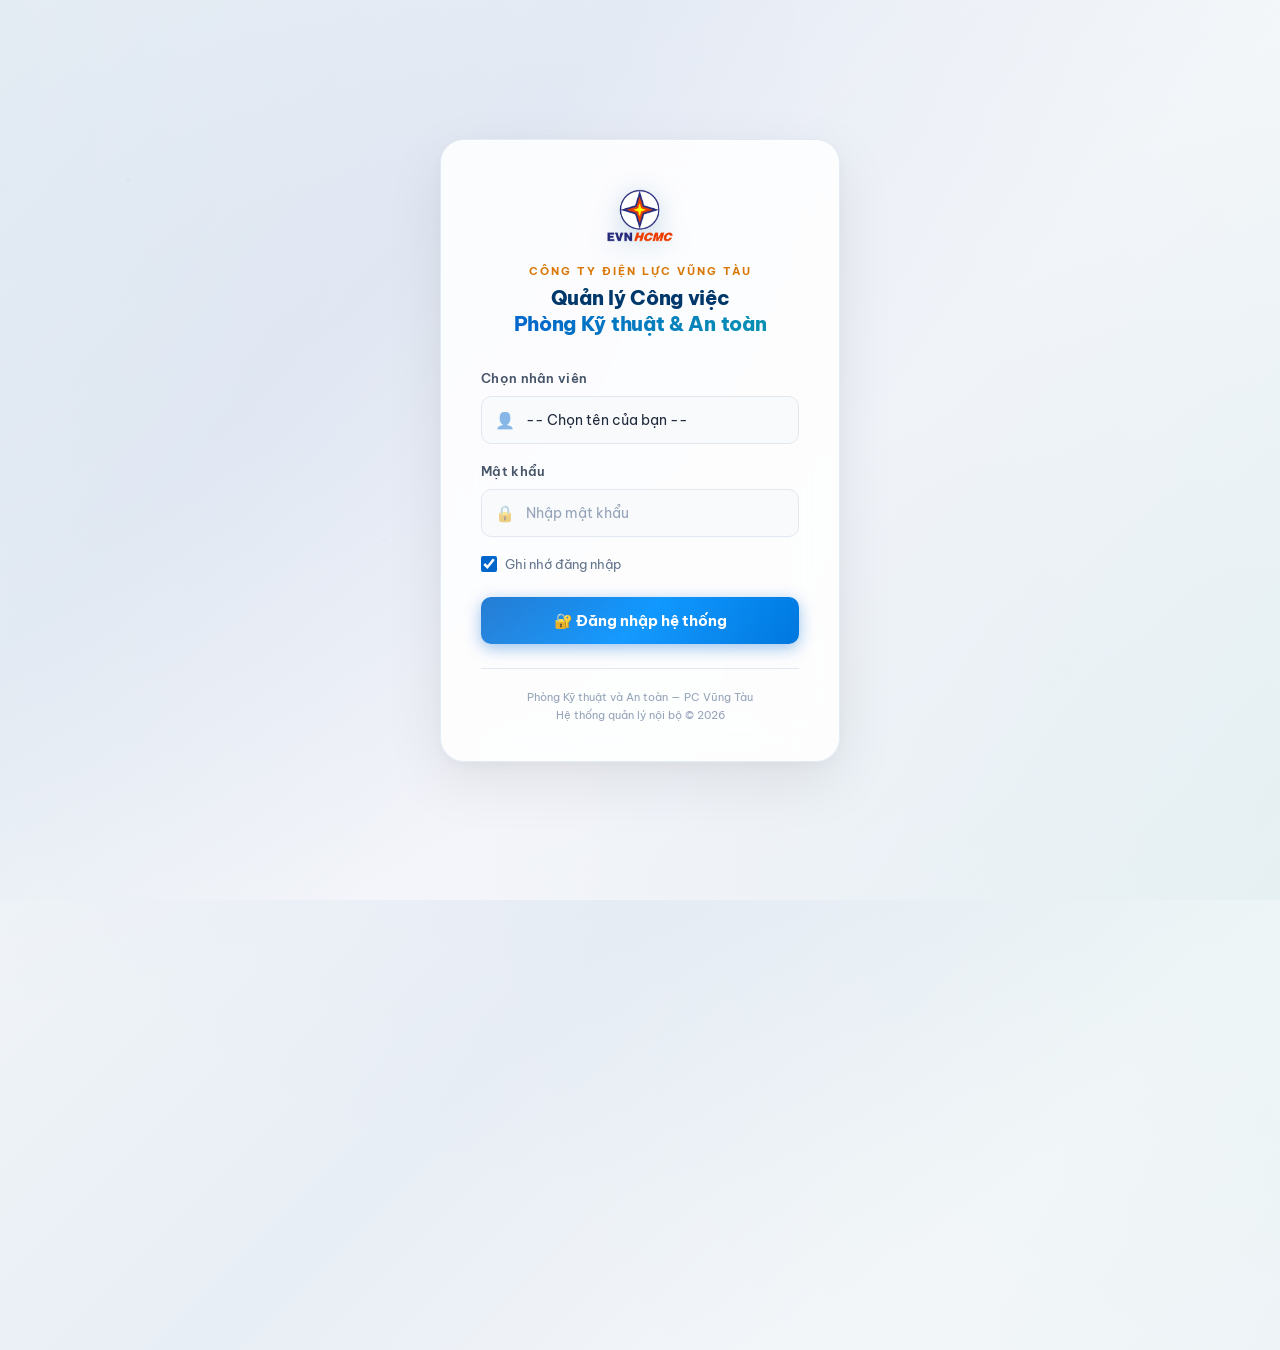
==== commit 91aeaa3b: "feat: Doi login thanh dropdown chon nhan vien, doi mat khau, header layout fix" ====
--- a/index.html
+++ b/index.html
@@ -35,9 +35,11 @@
         </div>
 
         <div class="login-form-group">
-          <label class="login-label" for="loginUsername">Tên đăng nhập</label>
+          <label class="login-label" for="loginUsername">Chọn nhân viên</label>
           <div class="login-input-wrap">
-            <input type="text" id="loginUsername" class="login-input" placeholder="Nhập tên đầy đủ (VD: trần tấn phát)" required>
+            <select id="loginUsername" class="login-input login-select" required>
+              <option value="" disabled selected>-- Chọn tên của bạn --</option>
+            </select>
             <span class="login-input-icon">👤</span>
           </div>
         </div>
@@ -89,9 +91,35 @@
         } catch(e) {}
       }
 
+      // Populate employee dropdown grouped by team
+      const selectEl = document.getElementById('loginUsername');
+      const accounts = window.KTAT_AUTH_DATA ? window.KTAT_AUTH_DATA.accounts : [];
+      const employees = window.INITIAL_APP_DATA ? window.INITIAL_APP_DATA.employees : [];
+
+      const teams = [
+        { id: 'BLĐ', label: '🏢 Ban Lãnh đạo Phòng' },
+        { id: 'TKT', label: '⚡ Tổ Kỹ thuật' },
+        { id: 'TCNTT', label: '💻 Tổ Công nghệ thông tin' }
+      ];
+
+      teams.forEach(team => {
+        const teamEmps = employees.filter(e => e.team === team.id);
+        if (teamEmps.length === 0) return;
+        const optgroup = document.createElement('optgroup');
+        optgroup.label = team.label;
+        teamEmps.forEach(emp => {
+          const account = accounts.find(a => a.empId === emp.id);
+          if (!account) return;
+          const opt = document.createElement('option');
+          opt.value = account.username;
+          opt.textContent = `${emp.name} — ${emp.position}`;
+          optgroup.appendChild(opt);
+        });
+        selectEl.appendChild(optgroup);
+      });
+
       const form = document.getElementById('loginForm');
       const errorBox = document.getElementById('loginError');
-      const usernameInput = document.getElementById('loginUsername');
       const passwordInput = document.getElementById('loginPassword');
       const rememberCheck = document.getElementById('loginRemember');
 
@@ -99,16 +127,22 @@
         e.preventDefault();
         errorBox.style.display = 'none';
 
-        const username = usernameInput.value.trim().toLowerCase();
+        const username = selectEl.value;
         const password = passwordInput.value.trim();
 
-        if (!username || !password) {
-          errorBox.textContent = '⚠️ Vui lòng nhập đầy đủ tên đăng nhập và mật khẩu!';
+        if (!username) {
+          errorBox.textContent = '⚠️ Vui lòng chọn tên của bạn!';
           errorBox.style.display = 'block';
           return;
         }
 
-        const accounts = window.KTAT_AUTH_DATA ? window.KTAT_AUTH_DATA.accounts : [];
+        if (!password) {
+          errorBox.textContent = '⚠️ Vui lòng nhập mật khẩu!';
+          errorBox.style.display = 'block';
+          passwordInput.focus();
+          return;
+        }
+
         // Check custom passwords first (from password changes)
         let customPasswords = {};
         try { customPasswords = JSON.parse(localStorage.getItem('KTAT_CUSTOM_PASSWORDS') || '{}'); } catch(e) {}
@@ -116,18 +150,17 @@
         // Find account by username
         const accountByName = accounts.find(a => a.username === username);
         if (!accountByName) {
-          errorBox.textContent = '⚠️ Tên đăng nhập hoặc mật khẩu không đúng!';
+          errorBox.textContent = '⚠️ Tài khoản không tồn tại!';
           errorBox.style.display = 'block';
-          usernameInput.focus();
           return;
         }
 
         // Check password: custom first, then default
         const validPassword = customPasswords[accountByName.empId] || accountByName.password;
         if (password !== validPassword) {
-          errorBox.textContent = '⚠️ Tên đăng nhập hoặc mật khẩu không đúng!';
+          errorBox.textContent = '⚠️ Mật khẩu không đúng!';
           errorBox.style.display = 'block';
-          usernameInput.focus();
+          passwordInput.focus();
           return;
         }
 
--- a/style.css
+++ b/style.css
@@ -234,6 +234,30 @@
 .login-input:focus + .login-input-icon,
 .login-input:focus ~ .login-input-icon {
   opacity: 1;
+}
+
+/* Select dropdown in login */
+.login-select {
+  appearance: none;
+  -webkit-appearance: none;
+  -moz-appearance: none;
+  cursor: pointer;
+  background-image: url("data:image/svg+xml,%3Csvg xmlns='http://www.w3.org/2000/svg' width='12' height='8' viewBox='0 0 12 8'%3E%3Cpath fill='%2394a3b8' d='M1.41.59L6 5.17 10.59.59 12 2l-6 6-6-6z'/%3E%3C/svg%3E");
+  background-repeat: no-repeat;
+  background-position: right 14px center;
+  padding-right: 36px;
+}
+
+.login-select option {
+  background: #fff;
+  color: #1e293b;
+  padding: 8px;
+}
+
+.login-select optgroup {
+  font-weight: 700;
+  color: #0369a1;
+  font-size: 13px;
 }
 
 .login-remember {
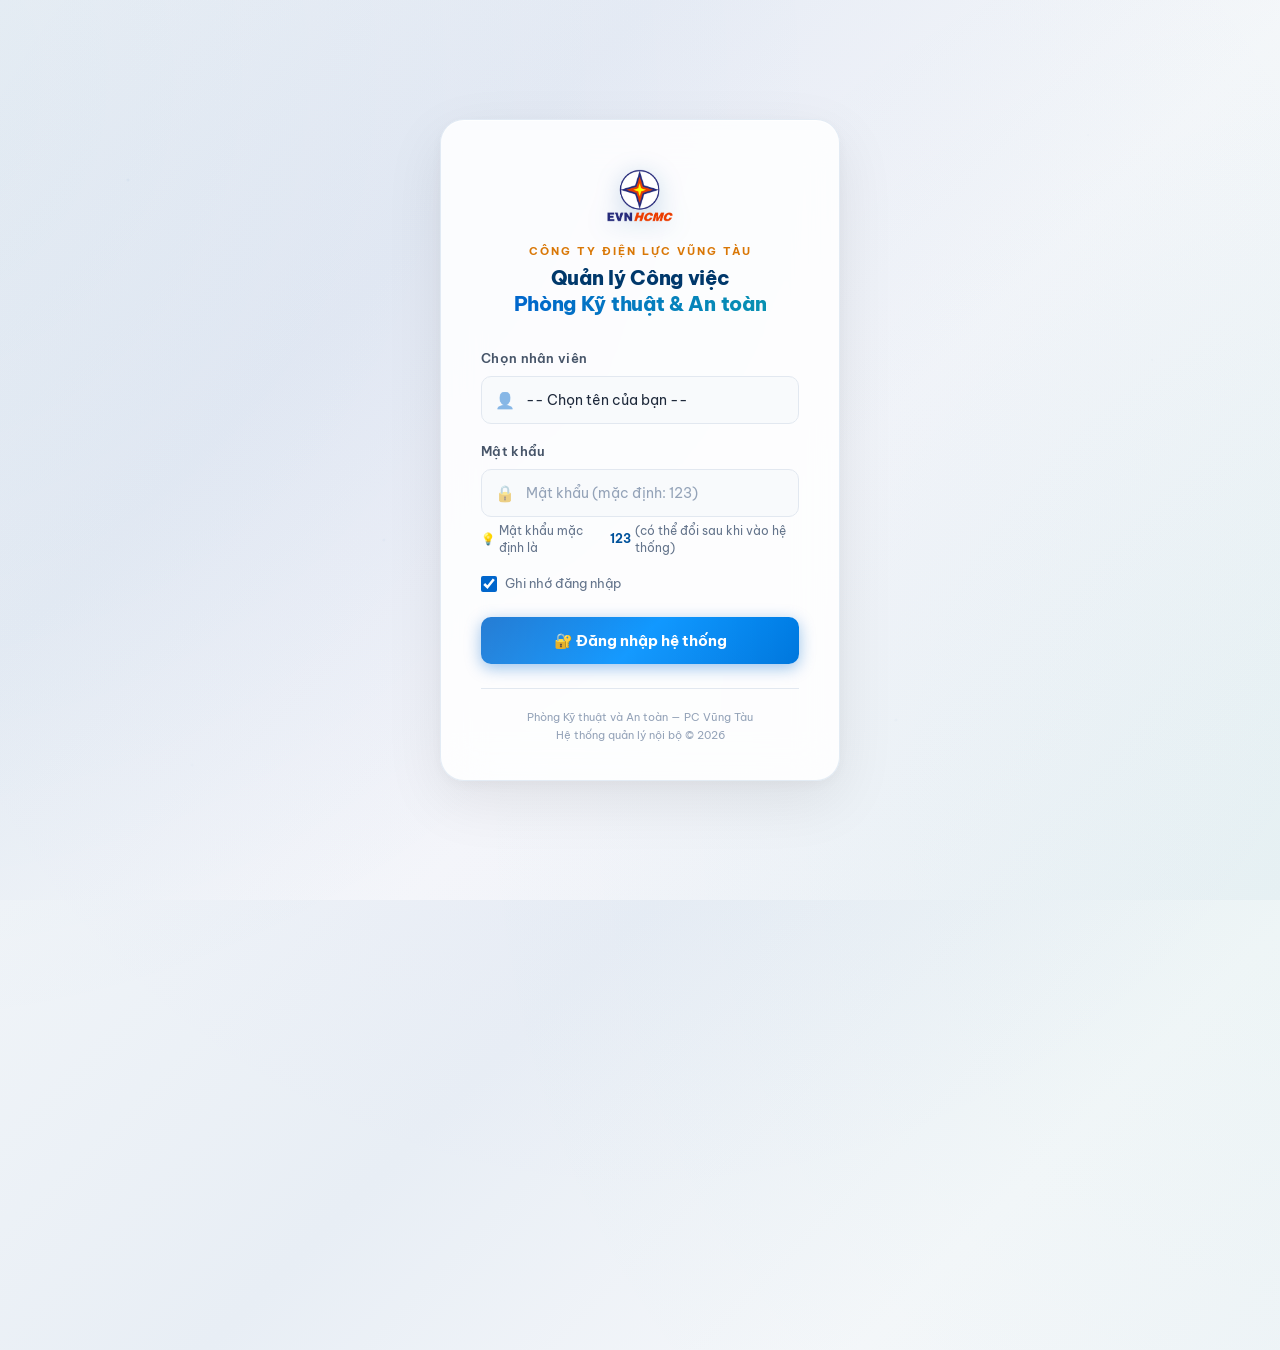
==== commit f7127896: "feat: Them tab bao cao nang suat theo tuan (nhan vien / lanh dao) va doi mat khau mac dinh la 123" ====
--- a/index.html
+++ b/index.html
@@ -47,8 +47,11 @@
         <div class="login-form-group">
           <label class="login-label" for="loginPassword">Mật khẩu</label>
           <div class="login-input-wrap">
-            <input type="password" id="loginPassword" class="login-input" placeholder="Nhập mật khẩu" required>
+            <input type="password" id="loginPassword" class="login-input" placeholder="Mật khẩu (mặc định: 123)" required>
             <span class="login-input-icon">🔒</span>
+          </div>
+          <div style="font-size: 11.5px; color: #64748b; margin-top: 5px; display: flex; align-items: center; gap: 4px;">
+            <span>💡</span> Mật khẩu mặc định là <strong style="color: #00529b;">123</strong> (có thể đổi sau khi vào hệ thống)
           </div>
         </div>
 
--- a/style.css
+++ b/style.css
@@ -2144,6 +2144,677 @@
 }
 
 /* ==========================================================================
+   WEEKLY PRODUCTIVITY REPORT VIEW
+   ========================================================================== */
+.report-view-container {
+  max-width: 1320px;
+  margin: 0 auto;
+  padding: 8px 0 40px;
+  display: flex;
+  flex-direction: column;
+  gap: 20px;
+  animation: fadeIn 0.25s ease-out;
+}
+
+/* Header & Navigation Bar */
+.report-header-bar {
+  background: #ffffff;
+  border: 1px solid #e2e8f0;
+  border-radius: var(--radius-lg);
+  padding: 18px 24px;
+  box-shadow: 0 1px 4px rgba(0,0,0,0.04);
+  display: flex;
+  justify-content: space-between;
+  align-items: center;
+  flex-wrap: wrap;
+  gap: 16px;
+}
+
+.report-title-block {
+  display: flex;
+  align-items: center;
+  gap: 14px;
+}
+
+.report-title-icon {
+  width: 44px;
+  height: 44px;
+  border-radius: 12px;
+  background: linear-gradient(135deg, #0284c7, #00529b);
+  color: white;
+  display: flex;
+  align-items: center;
+  justify-content: center;
+  font-size: 22px;
+  box-shadow: 0 4px 10px rgba(0, 82, 155, 0.2);
+  flex-shrink: 0;
+}
+
+.report-main-title {
+  font-size: 18px;
+  font-weight: 800;
+  color: #0f172a;
+  margin: 0 0 3px;
+  letter-spacing: -0.3px;
+}
+
+.report-subtitle {
+  font-size: 12.5px;
+  color: var(--text-muted);
+  margin: 0;
+}
+
+.report-nav-controls {
+  display: flex;
+  align-items: center;
+  flex-wrap: wrap;
+  gap: 12px;
+}
+
+.week-nav-group {
+  display: flex;
+  align-items: center;
+  background: #f8fafc;
+  border: 1px solid #cbd5e1;
+  border-radius: var(--radius-md);
+  padding: 4px;
+  gap: 6px;
+}
+
+.btn-week-nav {
+  padding: 6px 12px;
+  font-size: 12px;
+  font-weight: 700;
+  background: #ffffff;
+  border: 1px solid #e2e8f0;
+  border-radius: var(--radius-sm);
+  cursor: pointer;
+  color: var(--text-main);
+  transition: var(--transition);
+}
+
+.btn-week-nav:hover {
+  background: #00529b;
+  color: #ffffff;
+  border-color: #00529b;
+}
+
+.week-badge-display {
+  display: flex;
+  align-items: center;
+  gap: 8px;
+  padding: 4px 12px;
+  font-size: 13px;
+  font-weight: 700;
+  color: #1e293b;
+}
+
+.week-badge-tag {
+  font-size: 10.5px;
+  font-weight: 700;
+  padding: 2px 7px;
+  border-radius: 999px;
+  background: #dbeafe;
+  color: #1d4ed8;
+  border: 1px solid #bfdbfe;
+}
+
+.week-badge-tag.tag-past {
+  background: #f1f5f9;
+  color: #64748b;
+  border-color: #e2e8f0;
+}
+
+.report-scope-toggle {
+  display: inline-flex;
+  background: #f1f5f9;
+  border-radius: var(--radius-md);
+  padding: 3px;
+  border: 1px solid #e2e8f0;
+}
+
+.scope-btn {
+  padding: 6px 14px;
+  font-size: 12.5px;
+  font-weight: 600;
+  border: none;
+  background: transparent;
+  color: var(--text-muted);
+  border-radius: var(--radius-sm);
+  cursor: pointer;
+  transition: var(--transition);
+}
+
+.scope-btn.active {
+  background: #ffffff;
+  color: #00529b;
+  font-weight: 700;
+  box-shadow: 0 1px 3px rgba(0,0,0,0.1);
+}
+
+/* KPI Summary Grid */
+.report-kpi-grid {
+  display: grid;
+  grid-template-columns: repeat(auto-fit, minmax(200px, 1fr));
+  gap: 16px;
+}
+
+.report-kpi-card {
+  background: #ffffff;
+  border: 1px solid #e2e8f0;
+  border-radius: var(--radius-lg);
+  padding: 16px 20px;
+  display: flex;
+  align-items: center;
+  justify-content: space-between;
+  box-shadow: 0 1px 3px rgba(0,0,0,0.03);
+  position: relative;
+  overflow: hidden;
+  transition: var(--transition);
+}
+
+.report-kpi-card:hover {
+  transform: translateY(-2px);
+  box-shadow: 0 4px 12px rgba(0,0,0,0.06);
+}
+
+.report-kpi-card::before {
+  content: '';
+  position: absolute;
+  top: 0;
+  left: 0;
+  width: 4px;
+  height: 100%;
+}
+
+.report-kpi-card.kpi-total::before { background: #3b82f6; }
+.report-kpi-card.kpi-completed::before { background: #10b981; }
+.report-kpi-card.kpi-inprogress::before { background: #f59e0b; }
+.report-kpi-card.kpi-rate::before { background: #8b5cf6; }
+
+.report-kpi-info {
+  display: flex;
+  flex-direction: column;
+  gap: 2px;
+}
+
+.report-kpi-label {
+  font-size: 12px;
+  font-weight: 600;
+  color: var(--text-muted);
+  text-transform: uppercase;
+  letter-spacing: 0.4px;
+}
+
+.report-kpi-value {
+  font-size: 26px;
+  font-weight: 800;
+  color: #0f172a;
+  line-height: 1.2;
+}
+
+.report-kpi-subtext {
+  font-size: 11.5px;
+  color: var(--text-light);
+}
+
+.report-kpi-icon {
+  font-size: 28px;
+  opacity: 0.85;
+}
+
+/* Toolbar & Filters (Leader) */
+.report-toolbar {
+  background: #ffffff;
+  border: 1px solid #e2e8f0;
+  border-radius: var(--radius-lg);
+  padding: 12px 18px;
+  display: flex;
+  align-items: center;
+  justify-content: space-between;
+  flex-wrap: wrap;
+  gap: 12px;
+}
+
+.report-team-filters {
+  display: flex;
+  align-items: center;
+  flex-wrap: wrap;
+  gap: 6px;
+}
+
+.report-team-btn {
+  padding: 6px 14px;
+  font-size: 12.5px;
+  font-weight: 600;
+  border: 1px solid #e2e8f0;
+  border-radius: var(--radius-full);
+  background: #f8fafc;
+  color: var(--text-main);
+  cursor: pointer;
+  transition: var(--transition);
+}
+
+.report-team-btn:hover {
+  background: #e2e8f0;
+}
+
+.report-team-btn.active {
+  background: #00529b;
+  color: #ffffff;
+  border-color: #00529b;
+  box-shadow: 0 2px 6px rgba(0, 82, 155, 0.25);
+}
+
+.report-search-input {
+  padding: 7px 14px;
+  font-size: 12.5px;
+  border: 1px solid #cbd5e1;
+  border-radius: var(--radius-md);
+  width: 220px;
+  outline: none;
+  transition: var(--transition);
+}
+
+.report-search-input:focus {
+  border-color: var(--primary);
+  box-shadow: 0 0 0 3px rgba(0, 82, 155, 0.12);
+}
+
+/* Staff Report Cards in Leader View */
+.report-staff-card {
+  background: #ffffff;
+  border: 1px solid #e2e8f0;
+  border-radius: var(--radius-lg);
+  box-shadow: 0 1px 3px rgba(0,0,0,0.03);
+  overflow: hidden;
+  transition: var(--transition);
+}
+
+.report-staff-card:hover {
+  border-color: #cbd5e1;
+  box-shadow: 0 3px 8px rgba(0,0,0,0.05);
+}
+
+.report-staff-header {
+  padding: 14px 20px;
+  display: flex;
+  align-items: center;
+  justify-content: space-between;
+  flex-wrap: wrap;
+  gap: 14px;
+  cursor: pointer;
+  user-select: none;
+  background: #ffffff;
+  transition: background 0.15s ease;
+}
+
+.report-staff-header:hover {
+  background: #f8fafc;
+}
+
+.report-staff-profile {
+  display: flex;
+  align-items: center;
+  gap: 12px;
+  min-width: 260px;
+}
+
+.report-staff-avatar {
+  width: 42px;
+  height: 42px;
+  border-radius: 50%;
+  object-fit: cover;
+  border: 2px solid white;
+  box-shadow: 0 2px 4px rgba(0,0,0,0.1);
+  flex-shrink: 0;
+}
+
+.report-staff-avatar-fallback {
+  width: 42px;
+  height: 42px;
+  border-radius: 50%;
+  background: linear-gradient(135deg, #0284c7, #00529b);
+  color: white;
+  display: flex;
+  align-items: center;
+  justify-content: center;
+  font-weight: 700;
+  font-size: 14px;
+  flex-shrink: 0;
+}
+
+.report-staff-meta {
+  display: flex;
+  flex-direction: column;
+}
+
+.report-staff-name {
+  font-size: 14px;
+  font-weight: 700;
+  color: #0f172a;
+}
+
+.report-staff-role {
+  font-size: 11.5px;
+  color: var(--text-muted);
+  display: flex;
+  align-items: center;
+  gap: 6px;
+}
+
+.report-badge-team {
+  font-size: 10.5px;
+  font-weight: 600;
+  padding: 1px 6px;
+  border-radius: 4px;
+  background: #f1f5f9;
+  color: #475569;
+}
+
+.report-staff-metrics {
+  display: flex;
+  align-items: center;
+  gap: 14px;
+  flex-wrap: wrap;
+}
+
+.report-metric-pill {
+  display: inline-flex;
+  align-items: center;
+  gap: 5px;
+  font-size: 12px;
+  font-weight: 700;
+  padding: 4px 10px;
+  border-radius: var(--radius-full);
+}
+
+.metric-pill-green {
+  background: #ecfdf5;
+  color: #059669;
+  border: 1px solid #a7f3d0;
+}
+
+.metric-pill-amber {
+  background: #fffbeb;
+  color: #d97706;
+  border: 1px solid #fde68a;
+}
+
+.metric-pill-blue {
+  background: #eff6ff;
+  color: #2563eb;
+  border: 1px solid #bfdbfe;
+}
+
+.report-meter-wrap {
+  display: flex;
+  align-items: center;
+  gap: 8px;
+  width: 140px;
+}
+
+.report-meter-bar {
+  flex: 1;
+  height: 8px;
+  background: #e2e8f0;
+  border-radius: 999px;
+  overflow: hidden;
+}
+
+.report-meter-fill {
+  height: 100%;
+  border-radius: 999px;
+  transition: width 0.4s ease;
+}
+
+.report-meter-pct {
+  font-size: 12px;
+  font-weight: 700;
+  min-width: 38px;
+  text-align: right;
+}
+
+.report-toggle-arrow {
+  font-size: 12px;
+  color: #64748b;
+  padding: 4px 8px;
+  border-radius: 4px;
+  background: #f1f5f9;
+}
+
+/* Expanded Staff Body */
+.report-staff-body {
+  border-top: 1px solid #e2e8f0;
+  padding: 16px 20px 20px;
+  background: #fafbfc;
+  display: grid;
+  grid-template-columns: 1fr 1fr;
+  gap: 16px;
+}
+
+/* Personal Sections Grid (Staff View & Expanded Leader View) */
+.report-sections-grid {
+  display: grid;
+  grid-template-columns: 1fr 1fr;
+  gap: 20px;
+}
+
+.report-column {
+  background: #ffffff;
+  border: 1px solid #e2e8f0;
+  border-radius: var(--radius-lg);
+  overflow: hidden;
+  box-shadow: 0 1px 3px rgba(0,0,0,0.03);
+  display: flex;
+  flex-direction: column;
+}
+
+.report-col-header {
+  padding: 14px 18px;
+  display: flex;
+  align-items: center;
+  justify-content: space-between;
+  border-bottom: 1px solid #e2e8f0;
+}
+
+.report-col-completed .report-col-header {
+  background: #f0fdf4;
+  border-bottom-color: #bbf7d0;
+}
+
+.report-col-inprogress .report-col-header {
+  background: #fffbeb;
+  border-bottom-color: #fde68a;
+}
+
+.report-col-title-wrap {
+  display: flex;
+  align-items: center;
+  gap: 8px;
+}
+
+.report-col-title {
+  font-size: 14px;
+  font-weight: 700;
+  margin: 0;
+}
+
+.report-col-completed .report-col-title { color: #166534; }
+.report-col-inprogress .report-col-title { color: #92400e; }
+
+.report-col-badge {
+  font-size: 11.5px;
+  font-weight: 700;
+  padding: 3px 9px;
+  border-radius: var(--radius-full);
+}
+
+.report-col-badge.badge-green {
+  background: #15803d;
+  color: #ffffff;
+}
+
+.report-col-badge.badge-amber {
+  background: #d97706;
+  color: #ffffff;
+}
+
+.report-tasks-list {
+  padding: 14px;
+  display: flex;
+  flex-direction: column;
+  gap: 10px;
+  min-height: 120px;
+}
+
+/* Task Item in Report */
+.report-task-item {
+  background: #ffffff;
+  border: 1px solid #e2e8f0;
+  border-radius: var(--radius-md);
+  padding: 12px 14px;
+  box-shadow: 0 1px 2px rgba(0,0,0,0.03);
+  display: flex;
+  flex-direction: column;
+  gap: 6px;
+  transition: var(--transition);
+}
+
+.report-task-item:hover {
+  border-color: #cbd5e1;
+  box-shadow: 0 2px 6px rgba(0,0,0,0.06);
+}
+
+.report-task-item.completed-item {
+  border-left: 4px solid #10b981;
+}
+
+.report-task-item.inprogress-item {
+  border-left: 4px solid #f59e0b;
+}
+
+.report-task-title {
+  font-size: 13.5px;
+  font-weight: 700;
+  color: #1e293b;
+  line-height: 1.4;
+}
+
+.report-task-detail {
+  font-size: 12px;
+  color: #64748b;
+  line-height: 1.4;
+  white-space: pre-wrap;
+  background: #f8fafc;
+  padding: 6px 10px;
+  border-radius: 6px;
+  border-left: 2px solid #cbd5e1;
+}
+
+.report-task-meta {
+  display: flex;
+  align-items: center;
+  flex-wrap: wrap;
+  gap: 6px;
+  margin-top: 2px;
+}
+
+.report-task-tag {
+  font-size: 10.5px;
+  font-weight: 600;
+  padding: 2px 7px;
+  border-radius: 4px;
+  border: 1px solid transparent;
+}
+
+.report-tag-cat {
+  background: #f1f5f9;
+  color: #334155;
+  border-color: #e2e8f0;
+}
+
+.report-tag-deadline {
+  background: #fef2f2;
+  color: #b91c1c;
+  border-color: #fecaca;
+}
+
+.report-tag-completed {
+  background: #ecfdf5;
+  color: #047857;
+  border-color: #a7f3d0;
+}
+
+.report-task-actions {
+  display: flex;
+  align-items: center;
+  justify-content: flex-end;
+  gap: 8px;
+  margin-top: 4px;
+}
+
+.btn-report-action {
+  padding: 5px 12px;
+  font-size: 11.5px;
+  font-weight: 700;
+  border-radius: var(--radius-sm);
+  cursor: pointer;
+  border: none;
+  transition: var(--transition);
+}
+
+.btn-report-complete {
+  background: #10b981;
+  color: white;
+}
+.btn-report-complete:hover {
+  background: #059669;
+}
+
+.btn-report-reopen {
+  background: #f1f5f9;
+  color: #475569;
+  border: 1px solid #cbd5e1;
+}
+.btn-report-reopen:hover {
+  background: #e2e8f0;
+}
+
+.report-empty-placeholder {
+  text-align: center;
+  padding: 28px 16px;
+  color: #94a3b8;
+  font-size: 12.5px;
+  background: #f8fafc;
+  border: 1px dashed #e2e8f0;
+  border-radius: var(--radius-md);
+  margin: auto 0;
+}
+
+/* Print Styles */
+@media print {
+  .app-header,
+  .staging-sidebar,
+  .report-nav-controls button,
+  .report-toolbar button,
+  .btn-report-action,
+  .quick-stats {
+    display: none !important;
+  }
+  .app-container {
+    padding: 0 !important;
+  }
+  .report-view-container {
+    max-width: 100% !important;
+    padding: 0 !important;
+  }
+  .report-staff-body {
+    display: grid !important;
+  }
+}
+
+/* ==========================================================================
    RESPONSIVE
    ========================================================================== */
 @media (max-width: 1024px) {
@@ -2151,6 +2822,12 @@
     grid-template-columns: 1fr;
   }
   .personal-tasks-grid {
+    grid-template-columns: 1fr;
+  }
+  .report-sections-grid {
+    grid-template-columns: 1fr;
+  }
+  .report-staff-body {
     grid-template-columns: 1fr;
   }
 }
@@ -2197,4 +2874,16 @@
   .form-row-2 {
     grid-template-columns: 1fr;
   }
-}
+  .report-header-bar {
+    flex-direction: column;
+    align-items: flex-start;
+  }
+  .report-nav-controls {
+    width: 100%;
+    justify-content: space-between;
+  }
+  .report-staff-metrics {
+    width: 100%;
+    justify-content: space-between;
+  }
+}
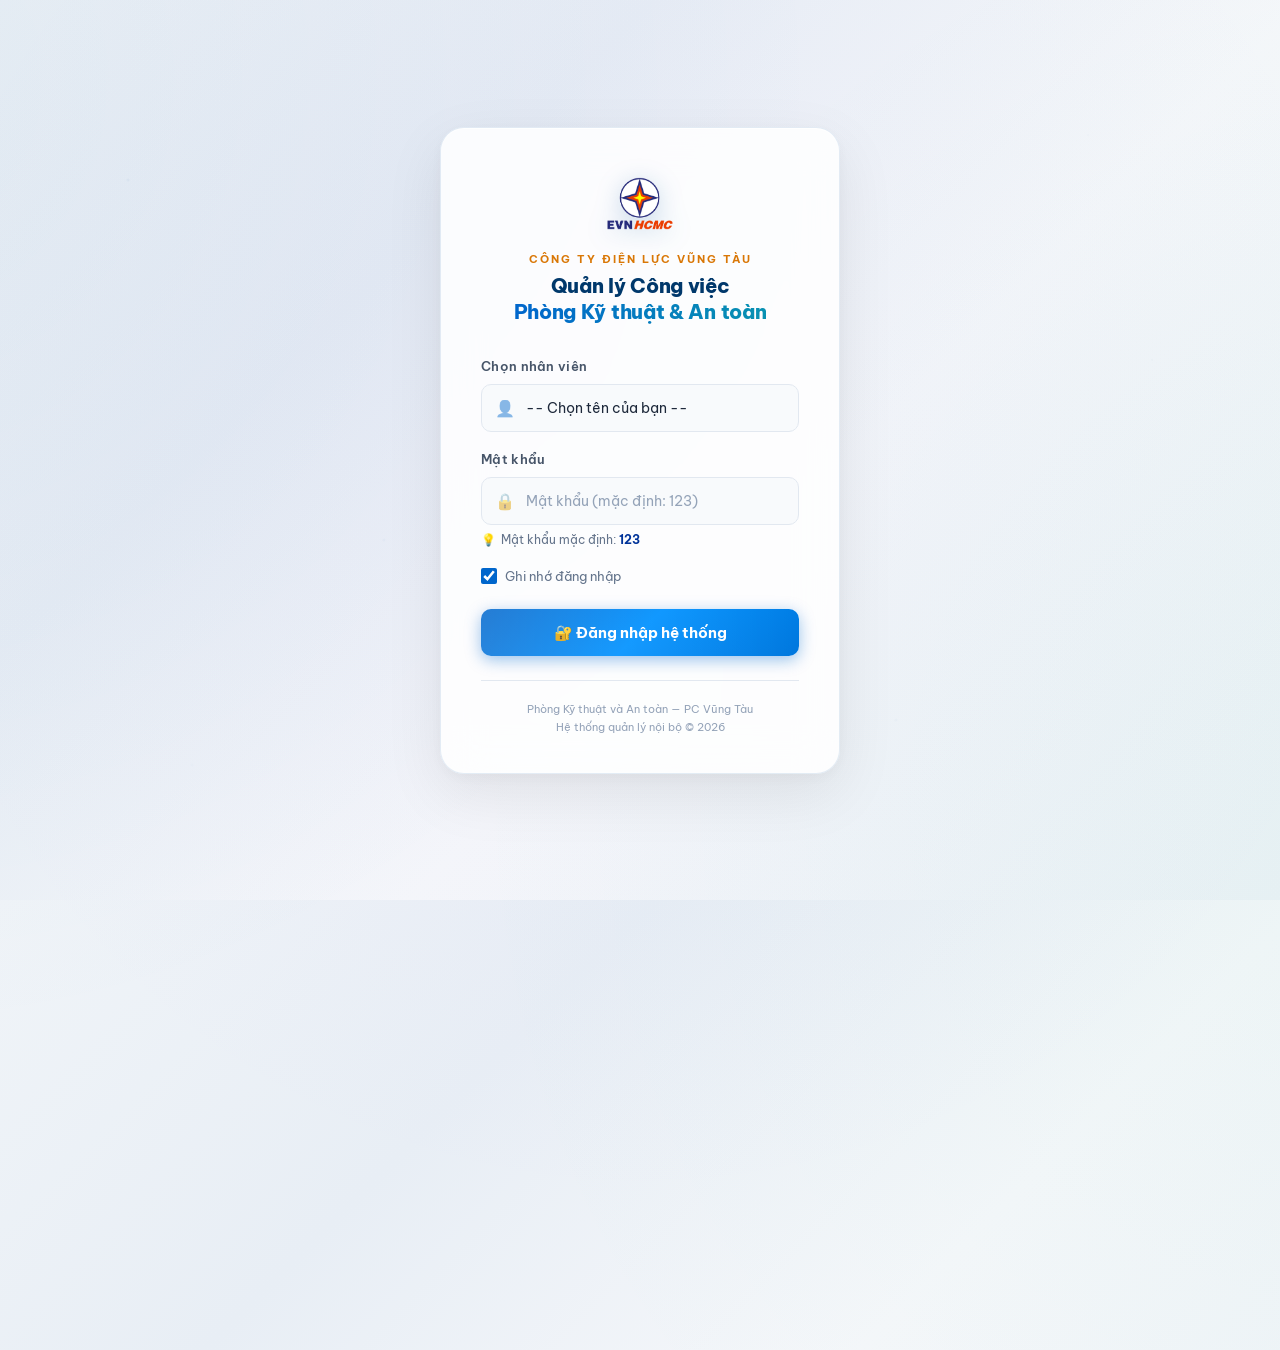
==== commit 10885886: "feat: compact login hint, two-way tasks sync from Google Sheet, and robust password sync" ====
--- a/index.html
+++ b/index.html
@@ -50,8 +50,8 @@
             <input type="password" id="loginPassword" class="login-input" placeholder="Mật khẩu (mặc định: 123)" required>
             <span class="login-input-icon">🔒</span>
           </div>
-          <div style="font-size: 11.5px; color: #64748b; margin-top: 5px; display: flex; align-items: center; gap: 4px;">
-            <span>💡</span> Mật khẩu mặc định là <strong style="color: #00529b;">123</strong> (có thể đổi sau khi vào hệ thống)
+          <div style="font-size: 12px; color: #64748b; margin-top: 6px; display: flex; align-items: center; gap: 5px; white-space: nowrap;">
+            <span>💡</span><span>Mật khẩu mặc định: <strong style="color: #003399; font-weight: 700;">123</strong></span>
           </div>
         </div>
 
@@ -93,6 +93,20 @@
           }
         } catch(e) {}
       }
+
+      // Background pull latest passwords from Google Sheet
+      const CLOUD_URL = 'https://script.google.com/macros/s/AKfycbwBk3G9iV75PzxgWYEz5mZyFVqbWFwqUjdTSYOOtEN8x4SazmeR7EJCZmxPdmSETs-Y4w/exec';
+      try {
+        fetch(`${CLOUD_URL}?_t=${Date.now()}`)
+          .then(r => r.json())
+          .then(res => {
+            if (res && res.customPasswords && typeof res.customPasswords === 'object') {
+              const localPw = JSON.parse(localStorage.getItem('KTAT_CUSTOM_PASSWORDS') || '{}');
+              const merged = Object.assign({}, localPw, res.customPasswords);
+              localStorage.setItem('KTAT_CUSTOM_PASSWORDS', JSON.stringify(merged));
+            }
+          }).catch(() => {});
+      } catch(e) {}
 
       // Populate employee dropdown grouped by team
       const selectEl = document.getElementById('loginUsername');
